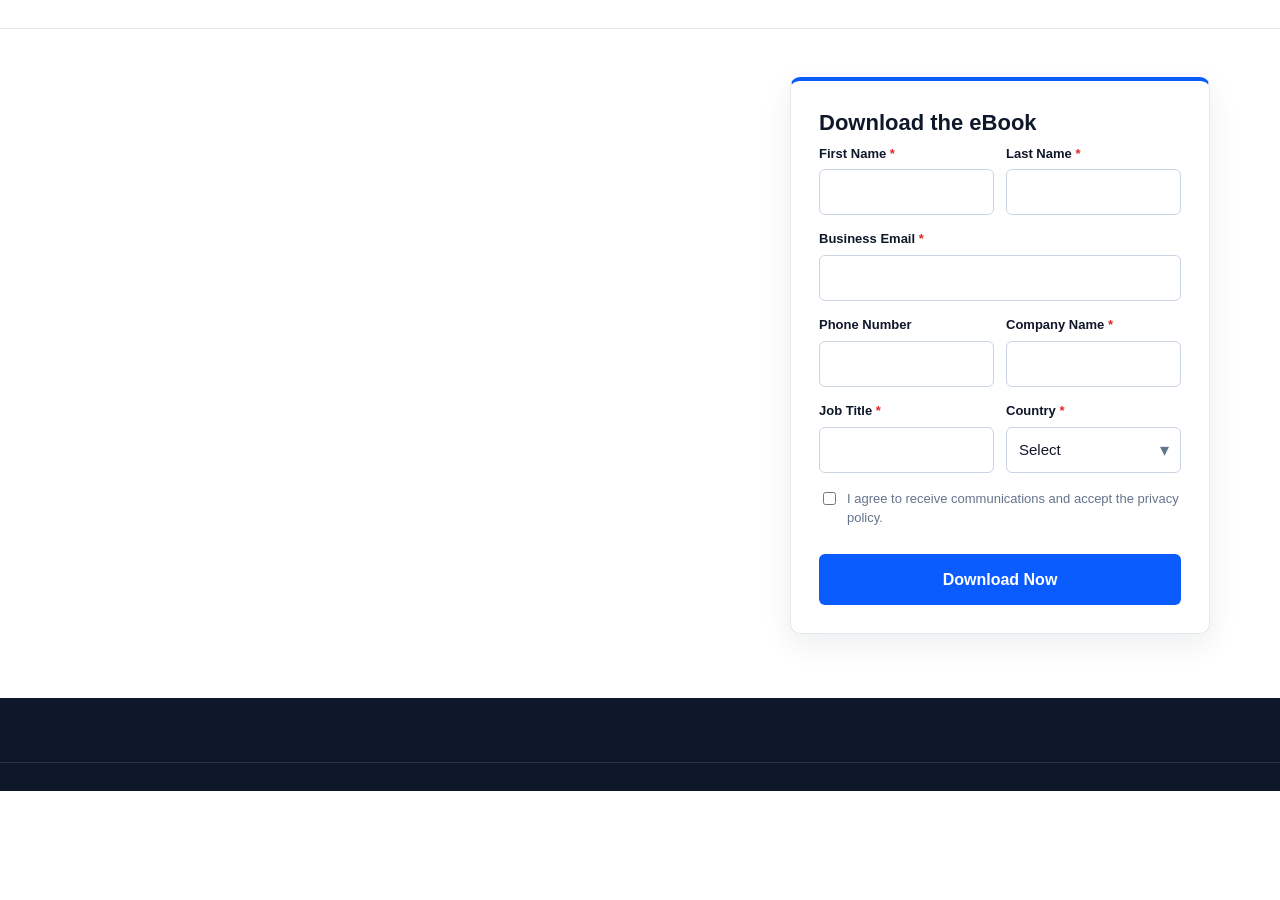
==== generated/test/landing-page/index.html @ e3f9036f "Landing page and email builder" ====
<!DOCTYPE html>
<html lang="en">
<head>
  <meta charset="utf-8">
  <meta name="viewport" content="width=device-width, initial-scale=1">
  <title>test</title>
  <link rel="stylesheet" href="assets/style.css">

<style>
</style><script>document.documentElement.classList.add('lp-js');setTimeout(function(){if(!window.LP_FX)document.documentElement.classList.remove('lp-js')},2500);</script></head>
<body>
<div class="visual-body"><div data-lp-block="header"><header class="site-header" id="site-header">
  <div class="container header-inner">
<span></span>  </div>
</header>
</div>
<div data-lp-block="banner"></div>
<section class="lp-section">
  <div class="container main-grid">
    <div class="content">
      <div class="rich"></div>
    </div>
<div data-lp-block="form">  <aside class="form-card" id="form">
<h2>Download the eBook</h2>
    <form id="lead-form" novalidate>
      <div class="fields">
          <div class="field half">
            <label for="f_first_name">First Name <b class="req">*</b></label>
              <input id="f_first_name" data-field-id="f_first_name" name="first_name" type="text" placeholder="" required class="">
            <small class="error-msg"></small>
          </div>
          <div class="field half">
            <label for="f_last_name">Last Name <b class="req">*</b></label>
              <input id="f_last_name" data-field-id="f_last_name" name="last_name" type="text" placeholder="" required class="">
            <small class="error-msg"></small>
          </div>
          <div class="field full">
            <label for="f_business_email">Business Email <b class="req">*</b></label>
              <input id="f_business_email" data-field-id="f_business_email" name="business_email" type="email" placeholder="" autocomplete="email" required class="">
            <small class="error-msg"></small>
          </div>
          <div class="field half">
            <label for="f_phone_number">Phone Number</label>
              <input id="f_phone_number" data-field-id="f_phone_number" name="phone_number" type="tel" placeholder="" autocomplete="tel" class="">
            <small class="error-msg"></small>
          </div>
          <div class="field half">
            <label for="f_company_name">Company Name <b class="req">*</b></label>
              <input id="f_company_name" data-field-id="f_company_name" name="company_name" type="text" placeholder="" required class="">
            <small class="error-msg"></small>
          </div>
          <div class="field half">
            <label for="f_job_title">Job Title <b class="req">*</b></label>
              <input id="f_job_title" data-field-id="f_job_title" name="job_title" type="text" placeholder="" required class="">
            <small class="error-msg"></small>
          </div>
          <div class="field half">
            <label for="f_country">Country <b class="req">*</b></label>
              <div class="select-wrap">
                <select id="f_country" data-field-id="f_country" name="country" required class="">
                  <option value="">Select</option>
<option value="India">India</option><option value="United States">United States</option><option value="United Kingdom">United Kingdom</option><option value="Canada">Canada</option><option value="Australia">Australia</option><option value="Singapore">Singapore</option><option value="United Arab Emirates">United Arab Emirates</option><option value="Germany">Germany</option><option value="Other">Other</option>                </select>
              </div>
            <small class="error-msg"></small>
          </div>
      </div>

      <input type="hidden" name="utm_source" value="">
      <input type="hidden" name="utm_medium" value="">
      <input type="hidden" name="utm_campaign" value="">
      <input type="hidden" name="utm_term" value="">
      <input type="hidden" name="utm_content" value="">
      <input type="text" name="website_hp" class="hp" tabindex="-1" autocomplete="off" aria-hidden="true">

        <div class="consent">
          <label class="check consent-check">
            <input type="checkbox" name="consent" value="Yes" required>
            <span><p>I agree to receive communications and accept the privacy policy.</p></span>
          </label>
        </div>
      <button type="submit" class="btn">Download Now</button>
      <p class="form-error" role="alert" hidden></p>
    </form>
  </aside>
</div>  </div>
</section>
<div data-lp-block="footer"><footer class="site-footer">
  <div class="container footer-inner">
    <div class="footer-grid footer-grid-3">



    </div>
  </div>
  <div class="footer-bottom">
    <div class="container"></div>
  </div>
</footer>
</div></div>
<script>window.LP_CONFIG = {"campaign": "test", "formAction": "http://127.0.0.1:5050/api/submit/test", "submitText": "Download Now", "thankYouUrl": "thank-you.html"};</script>
<script src="assets/script.js"></script>
<script src="assets/effects.js"></script></body>
</html>
---- generated/test/landing-page/assets/style.css ----
:root {
  --primary: #0b5cff;
  --btn-text: #ffffff;
  --heading: #0f172a;
  --text: #334155;
  --muted: #64748b;
  --line: #e2e8f0;
  --bg: #ffffff;
  --header-bg: #ffffff;
  --footer-bg: #0f172a;
  --footer-text: #cbd5e1;
  --hero-text: #ffffff;
  --logo-h: 48px;
  --partner-h: 44px;
  --header-pad: 14px;
  --radius: 10px;
  --font: 'Segoe UI', Roboto, Helvetica, Arial, sans-serif;
}
* { box-sizing: border-box; }
html, body { margin: 0; }
html { scroll-behavior: smooth; }
body { font-family: var(--font); color: var(--text); background: var(--bg); line-height: 1.6; font-size: 16px; }
img { max-width: 100%; display: block; }
a { color: var(--primary); }
.container { max-width: 1180px; margin: 0 auto; padding: 0 20px; }

/* Header */
.site-header { background: var(--header-bg); border-bottom: 1px solid var(--line); z-index: 50; transition: background .2s, box-shadow .2s; }
.header-inner { display: flex; align-items: center; justify-content: space-between; gap: 20px; padding-top: var(--header-pad); padding-bottom: var(--header-pad); }
.logo-link { display: inline-block; }
.logo { height: var(--logo-h); width: auto; max-width: 260px; object-fit: contain; }
.partner { display: flex; align-items: center; gap: 10px; }
.partner-label { font-size: 12px; color: var(--muted); text-transform: uppercase; letter-spacing: .06em; }
.partner-logo { height: var(--partner-h); width: auto; max-width: 240px; object-fit: contain; }
.site-header.sticky { position: sticky; top: 0; }
.site-header.sticky.scrolled { box-shadow: 0 4px 18px rgba(15, 23, 42, .12); }
/* Transparent header on top of the banner (for white logos) */
.site-header.overlay { position: absolute; top: 0; left: 0; right: 0; background: transparent; border-bottom: 0; }
.site-header.overlay .partner-label { color: var(--hero-text); opacity: .85; }
.site-header.overlay.sticky { position: fixed; }
.site-header.overlay.sticky.scrolled { background: var(--header-bg); }

/* Banner */
.banner { position: relative; }
.banner img { width: 100%; object-fit: cover; object-position: center center; height: auto; }
.banner-slim { overflow: hidden; background: var(--heading); }
/* Thank-you strip: blur + darken so text baked into the banner image doesn't clash with the header */
.banner-slim img { height: 180px; filter: blur(6px) brightness(.75); transform: scale(1.08); }
.hero-overlay { position: absolute; inset: 0; display: flex; align-items: center; padding-top: calc(var(--logo-h) + var(--header-pad) * 2); }
.hero-overlay.shaded { background: linear-gradient(90deg, rgba(0, 0, 0, .6) 0%, rgba(0, 0, 0, .25) 55%, rgba(0, 0, 0, 0) 100%); }
.hero-overlay .container { width: 100%; }
.hero-text { max-width: 620px; color: var(--hero-text); }
.hero-text h1 { color: var(--hero-text); font-size: clamp(26px, 3.6vw, 44px); line-height: 1.15; margin: 0 0 12px; }
.hero-text .subheadline { color: var(--hero-text); opacity: .92; margin: 0; }
.hero-text .eyebrow { color: var(--hero-text); }

/* Content + form */
.main-grid { display: grid; grid-template-columns: minmax(0, 1fr) 420px; gap: 48px; padding-top: 48px; padding-bottom: 64px; align-items: start; }
.main-grid.form-left { grid-template-columns: 420px minmax(0, 1fr); }
.main-grid.form-left .form-card { order: -1; }
.eyebrow { color: var(--primary); font-weight: 700; text-transform: uppercase; letter-spacing: .08em; font-size: 13px; margin: 0 0 8px; }
.content h1 { color: var(--heading); font-size: clamp(26px, 3.2vw, 38px); line-height: 1.2; margin: 0 0 14px; }
.subheadline { font-size: 19px; color: var(--muted); margin: 0 0 20px; }
.rich h1, .rich h2, .rich h3 { color: var(--heading); line-height: 1.3; margin: 26px 0 10px; }
.rich h1 { font-size: 30px; } .rich h2 { font-size: 24px; } .rich h3 { font-size: 20px; }
.rich > :first-child { margin-top: 0; }
.rich p { margin: 0 0 14px; }
.rich ol { margin: 0 0 18px; padding-left: 22px; }
.rich ul { margin: 0 0 18px; padding: 0; list-style: none; }
.rich ul li { position: relative; padding-left: 28px; margin-bottom: 10px; }
.rich ul li::before { content: ""; position: absolute; left: 4px; top: .6em; width: 9px; height: 9px; border-radius: 50%; background: var(--primary); }
.rich ol li { margin-bottom: 8px; }
.rich a.lp-btn, .lp-btn { display: inline-block; background: var(--primary); color: var(--btn-text); text-decoration: none; font-weight: 700; padding: 11px 24px; border-radius: 6px; margin: 4px 0; transition: filter .15s; }
.rich a.lp-btn:hover { filter: brightness(.92); }

.form-card { background: #ffffff; border: 1px solid #e2e8f0; border-top: 4px solid var(--primary); border-radius: 10px; padding: 28px; box-shadow: 0 10px 30px rgba(15, 23, 42, .08); position: sticky; top: 20px; scroll-margin-top: 100px; }
.form-card h2 { color: var(--heading); font-size: 22px; margin: 0 0 6px; line-height: 1.3; }
.form-intro { color: var(--muted); font-size: 14px; margin: 0 0 18px; }
.fields { display: flex; flex-wrap: wrap; gap: 14px 12px; }
.field { display: flex; flex-direction: column; }
.field.full { flex: 1 1 100%; }
.field.half { flex: 1 1 calc(50% - 6px); min-width: 140px; }
.field label { font-size: 13px; font-weight: 600; color: var(--heading); margin-bottom: 5px; }
.req { color: #dc2626; font-weight: 700; }
.field input, .field select, .field textarea {
  font: inherit; font-size: 15px; width: 100%; padding: 10px 12px; border: 1px solid #cbd5e1; border-radius: 6px; background: #fff; color: var(--heading);
}
.select-wrap { position: relative; }
.select-wrap::after {
  content: "▾";
  position: absolute;
  right: 12px;
  top: 50%;
  transform: translateY(-50%);
  color: var(--muted);
  font-size: 18px;
  pointer-events: none;
}
.select-wrap select {
  appearance: none;
  -webkit-appearance: none;
  -moz-appearance: none;
  padding-right: 34px;
  cursor: pointer;
}
.field input:focus, .field select:focus, .field textarea:focus { outline: none; border-color: var(--primary); box-shadow: 0 0 0 3px color-mix(in srgb, var(--primary) 20%, transparent); }
.field.invalid input, .field.invalid select, .field.invalid textarea { border-color: #dc2626; }
.error-msg { color: #dc2626; font-size: 12px; margin-top: 3px; }
.error-msg:empty { display: none; }
.check { display: flex; gap: 8px; align-items: flex-start; font-size: 13px; font-weight: 400 !important; cursor: pointer; }
.check input { width: auto; margin-top: 3px; accent-color: var(--primary); }
.check a, .field label a { color: var(--primary); text-decoration: underline; }
.check a:hover, .field label a:hover { text-decoration-thickness: 2px; }
.radios { display: flex; flex-wrap: wrap; gap: 6px 16px; }
.consent { font-size: 12px; color: var(--muted); margin-top: 16px; line-height: 1.5; }
.consent .check { margin-top: 4px; }
.consent p { margin: 0 0 8px; }
.consent a { color: var(--primary); text-decoration: underline; }
.hp { position: absolute; left: -9999px; opacity: 0; height: 0; width: 0; }

.btn { display: inline-block; width: 100%; margin-top: 18px; padding: 13px 22px; font: inherit; font-size: 16px; font-weight: 700; text-align: center; text-decoration: none;
  color: var(--btn-text); background: var(--primary); border: 0; border-radius: 6px; cursor: pointer; transition: filter .15s, transform .05s; }
.btn:hover { filter: brightness(.92); }
.btn:active { transform: translateY(1px); }
.btn[disabled] { opacity: .7; cursor: wait; }
.form-error { color: #b91c1c; background: #fef2f2; border: 1px solid #fecaca; border-radius: 6px; padding: 8px 12px; font-size: 14px; margin: 12px 0 0; }

/* Thank you */
.ty-wrap { padding-top: 56px; padding-bottom: 72px; display: flex; justify-content: center; }
.ty-card { max-width: 640px; width: 100%; text-align: center; background: #fff; border: 1px solid var(--line); border-radius: var(--radius); padding: 44px 36px; box-shadow: 0 10px 30px rgba(15, 23, 42, .08); }
.ty-icon { width: 72px; height: 72px; margin: 0 auto 18px; border-radius: 50%; display: grid; place-items: center; color: #fff; background: var(--primary); }
.ty-card h1 { color: var(--heading); margin: 0 0 14px; font-size: 30px; }
.ty-card .rich ul { text-align: left; display: inline-block; }
.ty-card .btn { width: auto; min-width: 260px; }
.ty-note { font-size: 13px; color: var(--muted); margin-top: 12px; }
.ty-back { margin-top: 22px; font-weight: 600; }

/* Footer */
.site-footer { background: var(--footer-bg); color: var(--footer-text); font-size: 14px; }
.footer-inner { display: block; padding-top: 36px; padding-bottom: 28px; }
.footer-grid { display: grid; gap: 20px 28px; align-items: start; }
.footer-grid-1 { grid-template-columns: 1fr; }
.footer-grid-2 { grid-template-columns: repeat(2, minmax(0, 1fr)); }
.footer-grid-3 { grid-template-columns: repeat(3, minmax(0, 1fr)); }
.footer-grid-4 { grid-template-columns: repeat(4, minmax(0, 1fr)); }
.footer-grid-5 { grid-template-columns: repeat(5, minmax(0, 1fr)); }
.footer-grid-6 { grid-template-columns: repeat(6, minmax(0, 1fr)); }
.footer-block { min-width: 0; }
.footer-block h4 { margin: 0 0 10px; font-size: 14px; line-height: 1.4; font-weight: 700; }
.footer-block p, .footer-block li { margin: 0 0 8px; line-height: 1.6; }
.footer-block ul { list-style: none; padding: 0; margin: 0; }
.footer-logo { max-height: 40px; width: auto; margin-bottom: 12px; }
.footer-logo.boxed { background: #fff; padding: 6px 10px; border-radius: 6px; }
.site-footer a { color: var(--footer-text); text-decoration: none; }
.site-footer a:hover { color: var(--footer-text); text-decoration: underline; }
.footer-bottom { border-top: 1px solid color-mix(in srgb, var(--footer-text) 18%, transparent); padding: 14px 0; font-size: 13px; color: var(--footer-text); opacity: .8; }

@media (max-width: 920px) {
  .main-grid, .main-grid.form-left { grid-template-columns: 1fr; gap: 32px; padding-top: 32px; }
  .main-grid.form-left .form-card { order: 0; }
  .form-card { position: static; }
}
@media (max-width: 720px) {
  .banner img { height: auto; min-height: 140px; }
  /* Hero text drops below the image on small screens so it never overflows */
  .banner.has-hero .hero-overlay { position: static; padding: 24px 0; background: var(--heading); }
}
@media (max-width: 520px) {
  :root { --logo-h: min(48px, 36px); --partner-h: min(44px, 32px); }
  .partner-label { display: none; }
  .field.half { flex-basis: 100%; }
  .form-card, .ty-card { padding: 22px 18px; }
}

/* Visual editor building blocks */
.visual-body { display: block; }
.lp-section { position: relative; }
.lp-row { display: flex; flex-wrap: wrap; gap: 24px; }
.lp-col { flex: 1 1 0; min-width: 0; min-height: 40px; }
.lp-spacer { height: 40px; }
.lp-divider { border: 0; border-top: 1px solid var(--line); margin: 24px 0; }
.lp-box { background: #fff; border: 1px solid var(--line); border-radius: var(--radius); padding: 24px; }
.lp-hero { position: relative; background-size: cover; background-position: center; color: #fff; }
.lp-video { position: relative; padding-top: 56.25%; }
.lp-video iframe { position: absolute; inset: 0; width: 100%; height: 100%; border: 0; }
.visual-body [data-lp-block] { display: block; }
@media (max-width: 767px) {
  .lp-row { flex-direction: column; }
  .lp-col { flex-basis: auto !important; width: 100% !important; }
}

/* Visual editor: sticky lead form inside any layout */
.main-grid > [data-lp-block="form"] { align-self: stretch; }
.lp-col > [data-lp-block="form"] { height: 100%; }
[data-lp-block="form"].lp-no-sticky .form-card { position: static; }

/* Visual editor: responsive visibility */
@media (min-width: 992px) { .lp-hide-desktop { display: none !important; } }
@media (min-width: 768px) and (max-width: 991px) { .lp-hide-tablet { display: none !important; } }
@media (max-width: 767px) { .lp-hide-mobile { display: none !important; } }

/* Visual editor: clickable elements */
[data-lp-link] { cursor: pointer; }

/* Visual editor: entrance animations (hidden only when JavaScript runs, see effects.js) */
html.lp-js [data-anim]:not(.lp-anim-in) { opacity: 0; }
.lp-anim-in { animation-duration: var(--lp-dur, .8s); animation-delay: var(--lp-delay, 0s); animation-fill-mode: both; animation-timing-function: cubic-bezier(.2, .7, .2, 1); }
[data-anim-speed="fast"] { --lp-dur: .45s; }
[data-anim-speed="slow"] { --lp-dur: 1.3s; }
[data-anim-delay="200"] { --lp-delay: .2s; }
[data-anim-delay="400"] { --lp-delay: .4s; }
[data-anim-delay="600"] { --lp-delay: .6s; }
[data-anim-delay="1000"] { --lp-delay: 1s; }
[data-anim="fade"].lp-anim-in { animation-name: lp-fade; }
[data-anim="fade-up"].lp-anim-in { animation-name: lp-fade-up; }
[data-anim="fade-down"].lp-anim-in { animation-name: lp-fade-down; }
[data-anim="fade-right"].lp-anim-in { animation-name: lp-fade-right; }
[data-anim="fade-left"].lp-anim-in { animation-name: lp-fade-left; }
[data-anim="zoom-in"].lp-anim-in { animation-name: lp-zoom-in; }
[data-anim="zoom-out"].lp-anim-in { animation-name: lp-zoom-out; }
[data-anim="bounce"].lp-anim-in { animation-name: lp-bounce; }
[data-anim="flip"].lp-anim-in { animation-name: lp-flip; }
@keyframes lp-fade { from { opacity: 0; } to { opacity: 1; } }
@keyframes lp-fade-up { from { opacity: 0; transform: translate3d(0, 40px, 0); } to { opacity: 1; transform: none; } }
@keyframes lp-fade-down { from { opacity: 0; transform: translate3d(0, -40px, 0); } to { opacity: 1; transform: none; } }
@keyframes lp-fade-right { from { opacity: 0; transform: translate3d(-60px, 0, 0); } to { opacity: 1; transform: none; } }
@keyframes lp-fade-left { from { opacity: 0; transform: translate3d(60px, 0, 0); } to { opacity: 1; transform: none; } }
@keyframes lp-zoom-in { from { opacity: 0; transform: scale(.85); } to { opacity: 1; transform: none; } }
@keyframes lp-zoom-out { from { opacity: 0; transform: scale(1.12); } to { opacity: 1; transform: none; } }
@keyframes lp-bounce { 0% { opacity: 0; transform: scale(.3); } 50% { opacity: 1; transform: scale(1.05); } 70% { transform: scale(.96); } 100% { opacity: 1; transform: none; } }
@keyframes lp-flip { from { opacity: 0; transform: perspective(600px) rotateX(70deg); } to { opacity: 1; transform: none; } }
@media (prefers-reduced-motion: reduce) {
  html.lp-js [data-anim] { opacity: 1 !important; animation: none !important; }
}

/* Visual editor: hover effects */
.lp-hover-grow, .lp-hover-shrink, .lp-hover-lift, .lp-hover-glow, .lp-hover-brighten, .lp-hover-dim { transition: transform .25s ease, box-shadow .25s ease, filter .25s ease, opacity .25s ease; }
.lp-hover-grow:hover { transform: scale(1.04); }
.lp-hover-shrink:hover { transform: scale(.96); }
.lp-hover-lift:hover { transform: translateY(-6px); box-shadow: 0 14px 30px rgba(15, 23, 42, .18); }
.lp-hover-glow:hover { box-shadow: 0 0 0 4px color-mix(in srgb, var(--primary) 35%, transparent), 0 8px 24px color-mix(in srgb, var(--primary) 30%, transparent); }
.lp-hover-brighten:hover { filter: brightness(1.12); }
.lp-hover-dim:hover { opacity: .8; }

/* Visual editor: shape dividers (top / bottom of a section) */
.lp-has-shape { position: relative; overflow: hidden; }
.lp-has-shape > *:not(.lp-shape) { position: relative; z-index: 1; }
.lp-shape { position: absolute; left: 0; width: 100%; overflow: hidden; line-height: 0; pointer-events: none; z-index: 0; }
.lp-shape-top { top: -1px; }
.lp-shape-bottom { bottom: -1px; transform: rotate(180deg); }
.lp-shape svg { display: block; position: relative; left: 50%; height: 100%; min-width: 100%; }
.lp-shape[data-front="1"] { z-index: 2; }
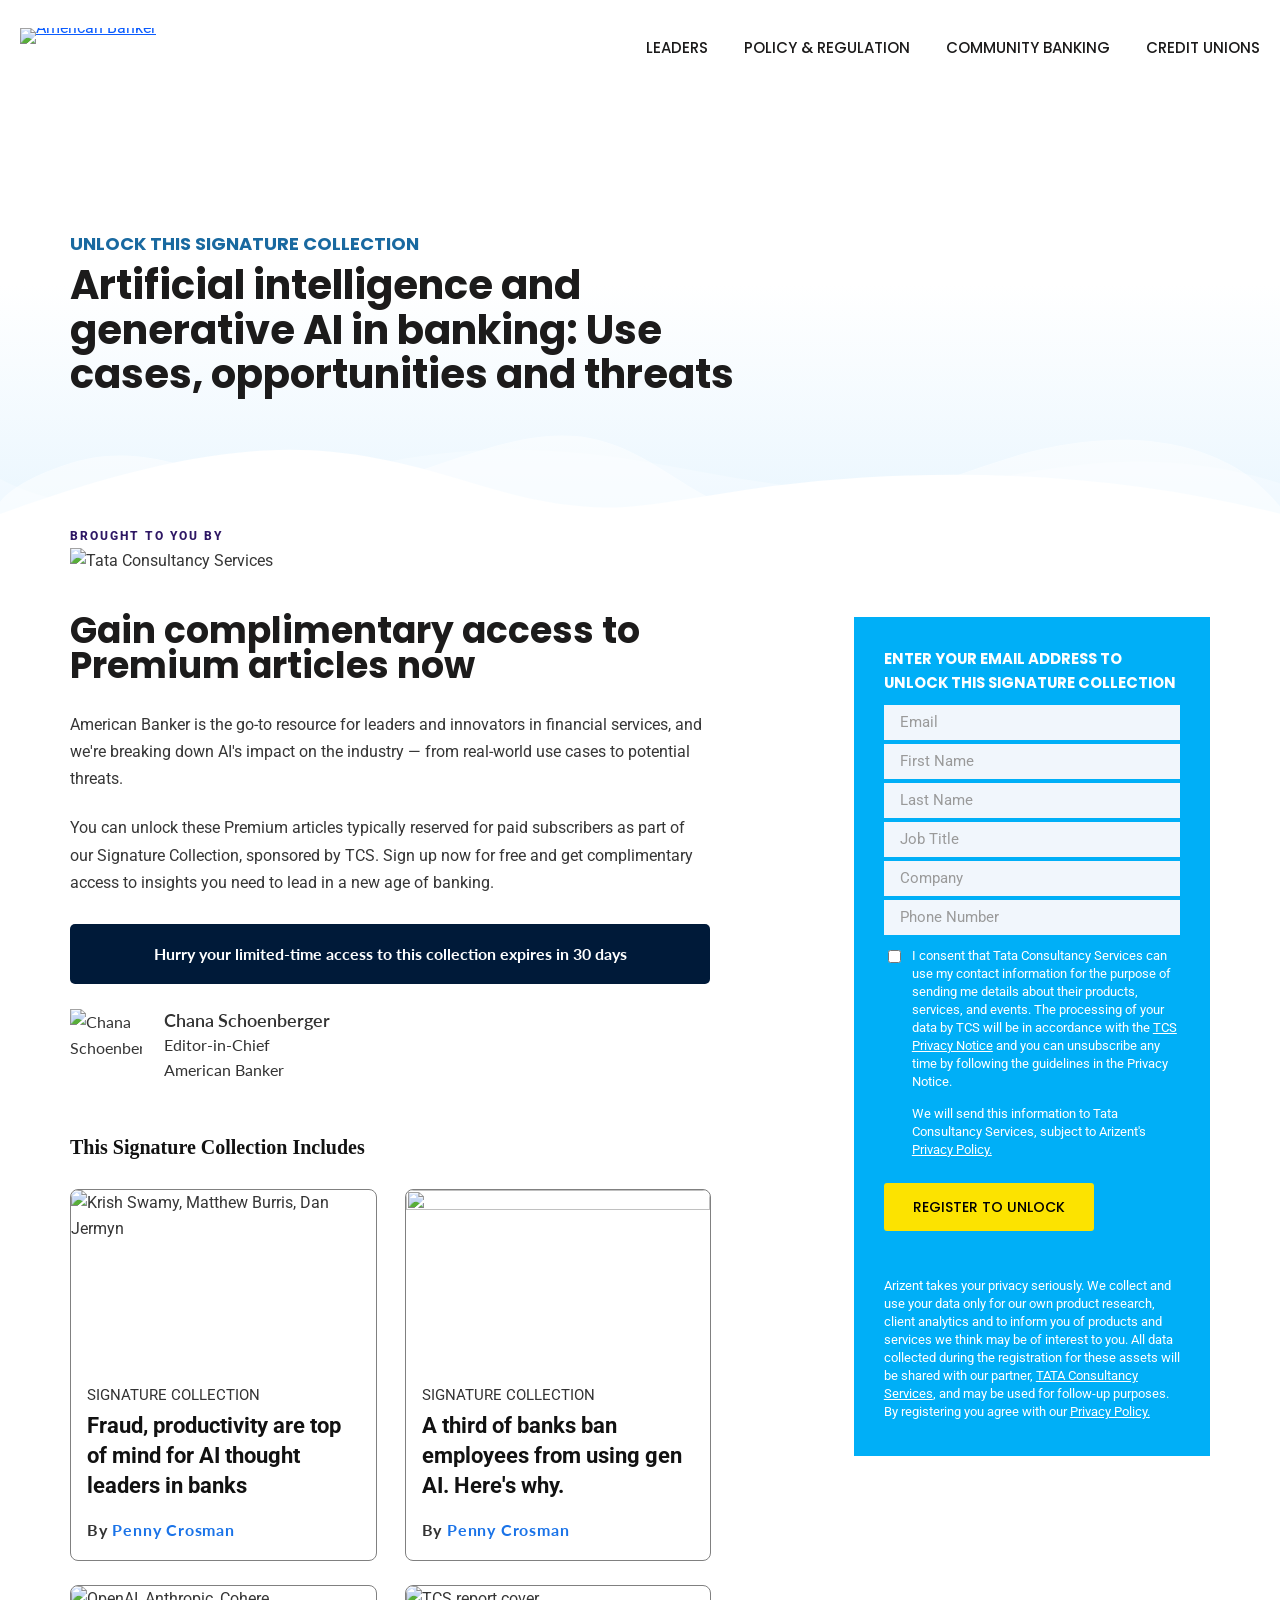
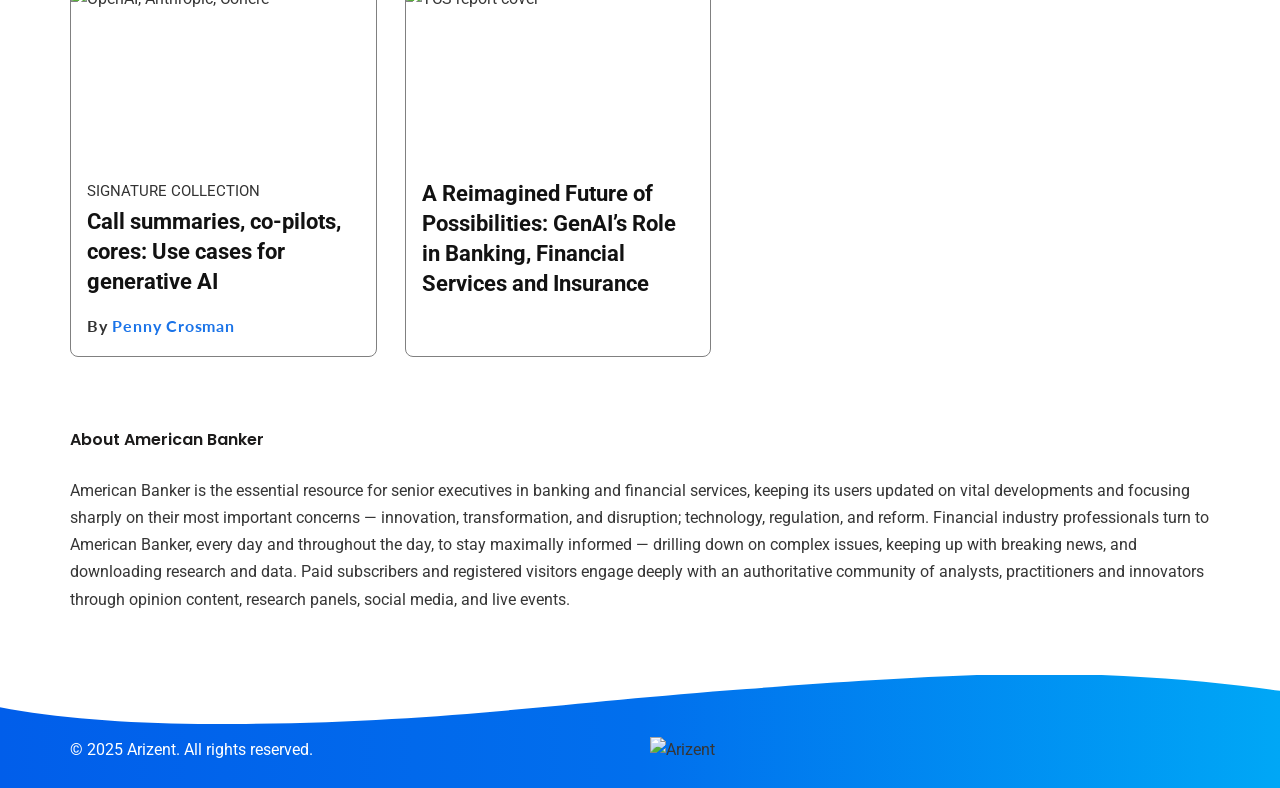
==== commit ac5f4c23: "Split editor into per-widget files, add 20 widgets, TCS landing page" ====
--- a/generated/test/landing-page/index.html
+++ b/generated/test/landing-page/index.html
@@ -6,61 +6,144 @@
   <title>test</title>
   <link rel="stylesheet" href="assets/style.css">
 
-<style>
-</style><script>document.documentElement.classList.add('lp-js');setTimeout(function(){if(!window.LP_FX)document.documentElement.classList.remove('lp-js')},2500);</script></head>
+<link rel="stylesheet" href="https://fonts.googleapis.com/css2?family=Lato:wght@400;600;700&display=swap"><link rel="stylesheet" href="https://fonts.googleapis.com/css2?family=Poppins:wght@400;600;700&display=swap"><link rel="stylesheet" href="https://fonts.googleapis.com/css2?family=Roboto:wght@400;600;700&display=swap"><style>/* American Banker x TCS Signature Collection (matches the reference landing page) */
+body { font-family: Roboto, Arial, sans-serif; color: #363636; background: #ffffff; }
+
+/* Header: logo + uppercase menu, laid over the hero like the original */
+.tcs-header { position: absolute; top: 0; left: 0; right: 0; z-index: 5; background: transparent; border-bottom: 0; }
+.tcs-header .lp-nav-inner { max-width: 1320px; padding-top: 28px; padding-bottom: 28px; }
+.tcs-logo img { height: 42px; max-width: 270px; }
+.tcs-menu { justify-content: flex-end; column-gap: 36px; font-family: Poppins, sans-serif; font-size: 15px; font-weight: 500; text-transform: uppercase; color: #1c1b1b; }
+.tcs-menu a { padding: 4px 0; }
+.tcs-menu a:hover { color: #1969a0; }
+
+/* Hero: kicker + big headline, photo in a blue circle on the right, wave divider at the bottom */
+.tcs-hero { padding: 230px 0 120px; background-color: #ffffff;
+  background-image: url("https://valasysb2bmarketing.com/AB-Tata-TCS-Signature-Collection-Article-List-Program/images/banner/style2/banner-right.png"), linear-gradient(180deg, #ffffff 0%, #ffffff 55%, #eaf6fe 100%);
+  background-repeat: no-repeat, no-repeat; background-position: right top, center; background-size: auto 520px, cover; }
+.tcs-hero-copy { max-width: 700px; }
+.tcs-kicker { font-family: Poppins, sans-serif; font-size: 18px; font-weight: 700; color: #1969a0; text-transform: uppercase; margin: 0 0 4px; }
+.tcs-title { font-family: Poppins, sans-serif; font-size: 40px; line-height: 1.12; font-weight: 700; color: #1c1b1b; margin: 0; }
+
+/* Main: copy + articles on the left, the form box on the right */
+.tcs-main { padding: 10px 0 40px; }
+.tcs-row { justify-content: space-between; align-items: flex-start; gap: 40px; }
+.tcs-left { flex: 0 0 calc(58% - 20px); }
+.tcs-right { flex: 0 0 calc(33% - 20px); padding-top: 90px; }
+.tcs-sponsor { flex-direction: column; align-items: flex-start; justify-content: flex-start; gap: 2px; margin: 0 0 30px; }
+.tcs-sponsor .lp-sponsor-label { font-size: 12px; letter-spacing: 2px; font-weight: 800; color: #2e1764; text-transform: uppercase; }
+.tcs-sponsor img { height: 36px; }
+.tcs-h2 { font-family: Poppins, sans-serif; font-size: 36px; line-height: 0.95; font-weight: 700; color: #1c1b1b; margin: 0 0 28px; }
+.tcs-p { font-family: Roboto, sans-serif; font-size: 16px; line-height: 1.7; color: #363636; margin: 0 0 22px; }
+.tcs-urgency { background-color: #001a39; color: #ffffff; border-radius: 5px; font-family: Lato, Roboto, sans-serif; font-size: 16px; font-weight: 700; line-height: 26px; padding: 17px; max-width: 640px; margin: 28px 0 0; }
+.tcs-author { display: flex; align-items: center; gap: 22px; margin-top: 24px; font-family: Lato, Roboto, sans-serif; }
+.tcs-author img { width: 72px; height: 72px; object-fit: cover; display: block; }
+.tcs-author-name { color: #333333; font-size: 18px; font-weight: 600; line-height: 24px; margin: 0; }
+.tcs-author-role { color: #333333; font-size: 16px; line-height: 1.6; margin: 0; }
+.tcs-collection-title { font-family: Georgia, serif; font-size: 20px; font-weight: 700; color: #121212; margin: 48px 0 26px; }
+
+/* Article cards, 2 per row like the original */
+.tcs-cards { grid-template-columns: repeat(2, minmax(0, 1fr)); gap: 24px 28px; }
+.tcs-cards .lp-card { border: 1px solid #808080; border-radius: 8px; }
+.tcs-cards .lp-card > img { aspect-ratio: 302 / 175; border-radius: 8px 8px 0 0; }
+.tcs-cards .lp-card-body { padding: 16px 16px 10px; }
+.tcs-cards .lp-card-label { font-family: Roboto, sans-serif; font-size: 15px; font-weight: 400; letter-spacing: 0; color: #333333; margin: 0 0 4px; }
+.tcs-cards .lp-card h3 { font-family: Roboto, sans-serif; font-size: 22px; line-height: 30px; font-weight: 700; color: #121212; margin: 0 0 16px; }
+.tcs-cards .lp-card-by { font-family: Lato, Arial, sans-serif; font-size: 16px; font-weight: 700; letter-spacing: .8px; color: #333333; margin: 0 0 8px; }
+.tcs-cards .lp-card-by a { color: #1a73e8; text-decoration: none; }
+
+/* Form box: bright blue, placeholder-only fields, yellow button */
+.tcs-formbox { background-color: #00aff7; padding: 30px 30px 35px; }
+.tcs-formbox .form-card { background: transparent; border: 0; border-radius: 0; box-shadow: none; padding: 0; position: static; }
+.tcs-formbox .form-card h2 { font-family: Poppins, sans-serif; color: #ffffff; font-size: 14.8px; line-height: 1.6; font-weight: 700; text-transform: uppercase; margin: 0 0 10px; }
+.tcs-formbox .fields { gap: 4px; }
+.tcs-formbox .field label { display: none; }
+.tcs-formbox .field input, .tcs-formbox .field select { height: 35px; padding: 3px 16px; border: 0; border-radius: 0; background-color: #f1f6fc; color: #363636; font-size: 15px; }
+.tcs-formbox .field input::placeholder { color: #9a9a9a; }
+.tcs-formbox .field input:focus, .tcs-formbox .field select:focus { box-shadow: 0 0 0 2px #001a39; }
+.tcs-formbox .error-msg { color: #001a39; font-weight: 700; }
+.tcs-formbox .consent { color: #ffffff; font-size: 13px; line-height: 18px; margin-top: 12px; }
+.tcs-formbox .consent .check { color: #ffffff; font-size: 13px; }
+.tcs-formbox .consent p { margin: 0 0 14px; }
+.tcs-formbox .consent a, .tcs-privacy a { color: #ffffff; text-decoration: underline; }
+.tcs-formbox .btn { width: auto; background-color: #fce300; color: #000000; font-family: Poppins, sans-serif; font-size: 14px; font-weight: 500; text-transform: uppercase; padding: 13px 29px; border-radius: 3px; margin-top: 10px; }
+.tcs-formbox .form-error { color: #001a39; font-weight: 700; }
+.tcs-privacy { color: #ffffff; font-size: 13px; line-height: 18px; margin: 46px 0 0; }
+
+/* About + footer (blue gradient band; its curved top edge is the "Swoosh" shape divider) */
+.tcs-about { padding: 30px 0 40px; }
+.tcs-about-title { font-family: Poppins, sans-serif; font-size: 16px; font-weight: 600; color: #1c1b1b; margin: 0 0 24px; }
+.tcs-footer { background-color: #015eea; background-image: linear-gradient(90deg, #015eea 0%, #016fed 50%, #00a7f6 100%); padding: 62px 0 26px; }
+.tcs-footer-inner { display: grid; grid-template-columns: 1fr 1fr; align-items: center; gap: 20px; }
+.tcs-copy { margin: 0; color: #ffffff; font-size: 16px; }
+.tcs-footer-logo { width: 150px; height: auto; display: block; }
+
+/* Header turns white and sticks to the top once the page scrolls (script in Code > JavaScript) */
+.tcs-header.tcs-scrolled { position: fixed; background: #ffffff; box-shadow: 0 6px 24px rgba(15, 23, 42, .1); }
+.tcs-header.tcs-scrolled .lp-nav-inner { padding-top: 14px; padding-bottom: 14px; }
+
+/* Back-to-top button (hidden near the top of the page by the same script) */
+.tcs-top { position: fixed; right: 34px; bottom: 34px; z-index: 6; width: 44px; height: 44px; border-radius: 50%; background-color: #1a62e6; color: #ffffff; display: flex; align-items: center; justify-content: center; box-shadow: 0 6px 16px rgba(0, 0, 0, .2); transition: opacity .2s, transform .2s; }
+.tcs-top:hover { transform: translateY(-2px); }
+.tcs-top svg { width: 20px; height: 20px; }
+.tcs-top.tcs-top-hidden { opacity: 0; pointer-events: none; }
+
+/* Tablet and phone */
+@media (max-width: 991px) {
+  .tcs-hero { background-size: auto 340px, cover; padding-top: 200px; }
+  .tcs-hero-copy { max-width: 60%; }
+  .tcs-title { font-size: 32px; }
+  .tcs-menu { column-gap: 20px; font-size: 13px; }
+}
+@media (max-width: 767px) {
+  .tcs-header { position: static; }
+  .tcs-header .lp-nav-inner { padding-top: 16px; padding-bottom: 12px; }
+  .tcs-hero { padding: 40px 0 90px; background-image: linear-gradient(180deg, #ffffff 0%, #eaf6fe 100%); }
+  .tcs-hero-copy { max-width: none; }
+  .tcs-title { font-size: 28px; }
+  .tcs-h2 { font-size: 28px; line-height: 1.15; }
+  .tcs-right { padding-top: 0; }
+  .tcs-cards { grid-template-columns: 1fr; }
+  .tcs-footer { padding: 46px 0 22px; }
+  .tcs-footer-inner { grid-template-columns: 1fr; justify-items: center; text-align: center; }
+  .tcs-header.tcs-scrolled { position: static; box-shadow: none; background: transparent; }
+  .tcs-top { right: 16px; bottom: 16px; }
+}
+
+#iym9vi{transform:translateX(-50%);width:100%;}#ieg8ak{color:#ffffff;height:90px;}#ii25tg{width:100%;transform:translateX(-50%);}#ikkgvr{height:50px;color:#ffffff;}</style><script>document.documentElement.classList.add('lp-js');setTimeout(function(){if(!window.LP_FX)document.documentElement.classList.remove('lp-js')},2500);</script></head>
 <body>
-<div class="visual-body"><div data-lp-block="header"><header class="site-header" id="site-header">
-  <div class="container header-inner">
-<span></span>  </div>
-</header>
-</div>
-<div data-lp-block="banner"></div>
-<section class="lp-section">
-  <div class="container main-grid">
-    <div class="content">
-      <div class="rich"></div>
-    </div>
-<div data-lp-block="form">  <aside class="form-card" id="form">
-<h2>Download the eBook</h2>
+<div class="visual-body"><header id="top" class="lp-nav-bar tcs-header"><div class="container lp-nav-inner"><a href="https://www.americanbanker.com/" rel="noopener" target="_blank" class="lp-logo tcs-logo"><img alt="American Banker" src="https://valasysb2bmarketing.com/AB-Tata-TCS-Signature-Collection-Article-List-Program/images/logo/brand-american-banker-black.png"/></a><nav class="lp-nav tcs-menu"><a href="https://www.americanbanker.com/leaders" rel="noopener" target="_blank">Leaders</a><a href="https://www.americanbanker.com/banking-regulations" rel="noopener" target="_blank">Policy &amp; Regulation</a><a href="https://www.americanbanker.com/community-banking" rel="noopener" target="_blank">Community Banking</a><a href="https://www.americanbanker.com/creditunions" rel="noopener" target="_blank">Credit unions</a></nav></div></header><section id="ia025s" class="lp-section tcs-hero lp-has-shape"><div class="container"><div class="tcs-hero-copy"><p class="tcs-kicker">Unlock this Signature Collection</p><h1 class="tcs-title">Artificial intelligence and generative AI in banking: Use cases, opportunities and threats</h1></div></div><div data-color="#ffffff" data-flip="0" data-front="0" data-h="90" data-shape="waves" data-w="100" id="ieg8ak" class="lp-shape lp-shape-bottom"><svg fill="currentColor" id="iym9vi" preserveAspectRatio="none" viewBox="0 0 1200 120"><path d="M0,0V46.29c47.79,22.2,103.59,32.17,158,28,70.36-5.37,136.33-33.31,206.8-37.5C438.64,32.43,512.34,53.67,583,72.05c69.27,18,138.3,24.88,209.4,13.08,36.15-6,69.85-17.84,104.45-29.34C989.49,25,1113-14.29,1200,52.47V0Z" opacity=".25"></path><path d="M0,0V15.81C13,36.92,27.64,56.86,47.69,72.05,99.41,111.27,165,111,224.58,91.58c31.15-10.15,60.09-26.07,89.67-39.8,40.92-19,84.73-46,130.83-49.67,36.26-2.85,70.9,9.42,98.6,31.56,31.77,25.39,62.32,62,103.63,73,40.44,10.79,81.35-6.69,119.13-24.28s75.16-39,116.92-43.05c59.73-5.85,113.28,22.88,168.9,38.84,30.2,8.66,59,6.17,87.09-7.5,22.43-10.89,48-26.93,60.65-49.24V0Z" opacity=".5"></path><path d="M0,0V5.63C149.93,59,314.09,71.32,475.83,42.57c43-7.64,84.23-20.12,127.61-26.46,59-8.63,112.48,12.24,165.56,35.4C827.93,77.22,886,95.24,951.2,90c86.53-7,172.46-45.71,248.8-84.81V0Z"></path></svg></div></section><section class="lp-section tcs-main"><div class="container"><div class="lp-row tcs-row"><div class="lp-col tcs-left"><div class="lp-sponsor tcs-sponsor"><span class="lp-sponsor-label">Brought to you by</span><img alt="Tata Consultancy Services" src="https://arizent.brightspotcdn.com/8c/1e/373bed0241e999ccc9142e4f907b/tcs-logo-black-rgb-1.svg"/></div><h2 class="tcs-h2">Gain complimentary access to Premium articles now</h2><p class="tcs-p">American Banker is the go-to resource for leaders and innovators in financial services, and we're breaking down AI's impact on the industry — from real-world use cases to potential threats.</p><p class="tcs-p">You can unlock these Premium articles typically reserved for paid subscribers as part of our Signature Collection, sponsored by TCS. Sign up now for free and get complimentary access to insights you need to lead in a new age of banking.</p><p class="lp-notice tcs-urgency">Hurry your limited-time access to this collection expires in 30 days</p><div class="tcs-author"><img alt="Chana Schoenberger" src="https://arizent.brightspotcdn.com/dims4/default/f8e0d9f/2147483647/strip/true/crop/600x600+0+0/resize/100x100!/quality/90/?url=https%3A%2F%2Fsource-media-brightspot.s3.us-east-1.amazonaws.com%2F72%2F36%2F09eb59ec4eb493203d02a04e137d%2Fab-author-chana-schoenberger.jpg"/><div><p class="tcs-author-name">Chana Schoenberger</p><p class="tcs-author-role">Editor-in-Chief</p><p class="tcs-author-role">American Banker</p></div></div><h3 class="tcs-collection-title">This Signature Collection Includes</h3><div class="lp-cards tcs-cards"><div class="lp-card"><img alt="Krish Swamy, Matthew Burris, Dan Jermyn" src="https://arizent.brightspotcdn.com/dims4/default/d36713d/2147483647/strip/true/crop/1381x800+19+0/resize/302x175!/quality/90/?url=https%3A%2F%2Fsource-media-brightspot.s3.us-east-1.amazonaws.com%2F8c%2Fe4%2Fbb1a44fe4b5e930f8ccd20a6b4c1%2Fai-100-leaders.jpg"/><div class="lp-card-body"><p class="lp-card-label">Signature collection</p><h3><a href="#form">Fraud, productivity are top of mind for AI thought leaders in banks</a></h3><p class="lp-card-by">By <a href="https://www.americanbanker.com/author/penny-crosman" rel="noopener" target="_blank">Penny Crosman</a></p></div></div><div class="lp-card"><img alt="" src="https://arizent.brightspotcdn.com/dims4/default/bbeb411/2147483647/strip/true/crop/3998x2317+0+175/resize/302x175!/quality/90/?url=https%3A%2F%2Fsource-media-brightspot.s3.us-east-1.amazonaws.com%2Ff5%2F52%2Fbc510d0f444bbb486539280896a5%2F402196825.jpg"/><div class="lp-card-body"><p class="lp-card-label">Signature collection</p><h3><a href="#form">A third of banks ban employees from using gen AI. Here's why.</a></h3><p class="lp-card-by">By <a href="https://www.americanbanker.com/author/penny-crosman" rel="noopener" target="_blank">Penny Crosman</a></p></div></div><div class="lp-card"><img alt="OpenAI, Anthropic, Cohere" src="https://arizent.brightspotcdn.com/dims4/default/a66dc28/2147483647/strip/true/crop/1381x800+10+0/resize/302x175!/quality/90/?url=https%3A%2F%2Fsource-media-brightspot.s3.us-east-1.amazonaws.com%2F4a%2F15%2Ff34c9f16409883385a88bdde338d%2Fopenai-anthropic-cohere.jpg"/><div class="lp-card-body"><p class="lp-card-label">Signature collection</p><h3><a href="#form">Call summaries, co-pilots, cores: Use cases for generative AI</a></h3><p class="lp-card-by">By <a href="https://www.americanbanker.com/author/penny-crosman" rel="noopener" target="_blank">Penny Crosman</a></p></div></div><div class="lp-card"><img alt="TCS report cover" src="https://arizent.brightspotcdn.com/dims4/default/92f5368/2147483647/strip/true/crop/1243x720+19+0/resize/302x175!/quality/90/?url=https%3A%2F%2Fsource-media-brightspot.s3.us-east-1.amazonaws.com%2Fcc%2F1b%2F4fad26634f8f8cd8e6ce7df1ef4d%2Ftcs-promo-pdf-cover.jpg"/><div class="lp-card-body"><h3><a href="#form">A Reimagined Future of Possibilities: GenAI’s Role in Banking, Financial Services and Insurance</a></h3></div></div></div></div><div class="lp-col tcs-right"><div class="tcs-formbox"><div data-lp-block="form" class="lp-no-sticky">  <aside class="form-card" id="form">
+<h2>Enter your email address to unlock this Signature Collection</h2>
     <form id="lead-form" novalidate>
       <div class="fields">
-          <div class="field half">
-            <label for="f_first_name">First Name <b class="req">*</b></label>
-              <input id="f_first_name" data-field-id="f_first_name" name="first_name" type="text" placeholder="" required class="">
-            <small class="error-msg"></small>
-          </div>
-          <div class="field half">
-            <label for="f_last_name">Last Name <b class="req">*</b></label>
-              <input id="f_last_name" data-field-id="f_last_name" name="last_name" type="text" placeholder="" required class="">
+          <div class="field full">
+            <label for="f_email">Email <b class="req">*</b></label>
+              <input id="f_email" data-field-id="f_email" name="email" type="email" placeholder="Email" autocomplete="email" required class="">
             <small class="error-msg"></small>
           </div>
           <div class="field full">
-            <label for="f_business_email">Business Email <b class="req">*</b></label>
-              <input id="f_business_email" data-field-id="f_business_email" name="business_email" type="email" placeholder="" autocomplete="email" required class="">
+            <label for="f_first_name">First Name <b class="req">*</b></label>
+              <input id="f_first_name" data-field-id="f_first_name" name="first_name" type="text" placeholder="First Name" required class="">
             <small class="error-msg"></small>
           </div>
-          <div class="field half">
-            <label for="f_phone_number">Phone Number</label>
-              <input id="f_phone_number" data-field-id="f_phone_number" name="phone_number" type="tel" placeholder="" autocomplete="tel" class="">
+          <div class="field full">
+            <label for="f_last_name">Last Name <b class="req">*</b></label>
+              <input id="f_last_name" data-field-id="f_last_name" name="last_name" type="text" placeholder="Last Name" required class="">
             <small class="error-msg"></small>
           </div>
-          <div class="field half">
-            <label for="f_company_name">Company Name <b class="req">*</b></label>
-              <input id="f_company_name" data-field-id="f_company_name" name="company_name" type="text" placeholder="" required class="">
+          <div class="field full">
+            <label for="f_job_title">Job Title <b class="req">*</b></label>
+              <input id="f_job_title" data-field-id="f_job_title" name="job_title" type="text" placeholder="Job Title" required class="">
             <small class="error-msg"></small>
           </div>
-          <div class="field half">
-            <label for="f_job_title">Job Title <b class="req">*</b></label>
-              <input id="f_job_title" data-field-id="f_job_title" name="job_title" type="text" placeholder="" required class="">
+          <div class="field full">
+            <label for="f_company">Company <b class="req">*</b></label>
+              <input id="f_company" data-field-id="f_company" name="company" type="text" placeholder="Company" required class="">
             <small class="error-msg"></small>
           </div>
-          <div class="field half">
-            <label for="f_country">Country <b class="req">*</b></label>
-              <div class="select-wrap">
-                <select id="f_country" data-field-id="f_country" name="country" required class="">
-                  <option value="">Select</option>
-<option value="India">India</option><option value="United States">United States</option><option value="United Kingdom">United Kingdom</option><option value="Canada">Canada</option><option value="Australia">Australia</option><option value="Singapore">Singapore</option><option value="United Arab Emirates">United Arab Emirates</option><option value="Germany">Germany</option><option value="Other">Other</option>                </select>
-              </div>
+          <div class="field full">
+            <label for="f_phone_number">Phone Number <b class="req">*</b></label>
+              <input id="f_phone_number" data-field-id="f_phone_number" name="phone_number" type="tel" placeholder="Phone Number" autocomplete="tel" required class="">
             <small class="error-msg"></small>
           </div>
       </div>
@@ -75,29 +158,26 @@
         <div class="consent">
           <label class="check consent-check">
             <input type="checkbox" name="consent" value="Yes" required>
-            <span><p>I agree to receive communications and accept the privacy policy.</p></span>
+            <span><p>I consent that Tata Consultancy Services can use my contact information for the purpose of sending me details about their products, services, and events. The processing of your data by TCS will be in accordance with the <a href="https://www.tcs.com/who-we-are/legal/tcs-privacy-notice" target="_blank">TCS Privacy Notice</a> and you can unsubscribe any time by following the guidelines in the Privacy Notice.</p><p>We will send this information to Tata Consultancy Services, subject to Arizent's <a href="https://www.arizent.com/" target="_blank">Privacy Policy.</a></p></span>
           </label>
         </div>
-      <button type="submit" class="btn">Download Now</button>
+      <button type="submit" class="btn">REGISTER TO UNLOCK</button>
       <p class="form-error" role="alert" hidden></p>
     </form>
   </aside>
-</div>  </div>
-</section>
-<div data-lp-block="footer"><footer class="site-footer">
-  <div class="container footer-inner">
-    <div class="footer-grid footer-grid-3">
-
-
-
-    </div>
-  </div>
-  <div class="footer-bottom">
-    <div class="container"></div>
-  </div>
-</footer>
-</div></div>
-<script>window.LP_CONFIG = {"campaign": "test", "formAction": "http://127.0.0.1:5050/api/submit/test", "submitText": "Download Now", "thankYouUrl": "thank-you.html"};</script>
+</div><p class="tcs-privacy">Arizent takes your privacy seriously. We collect and use your data only for our own product research, client analytics and to inform you of products and services we think may be of interest to you. All data collected during the registration for these assets will be shared with our partner, <a href="https://www.tcs.com/" rel="noopener" target="_blank">TATA Consultancy Services</a>, and may be used for follow-up purposes. By registering you agree with our <a href="https://www.arizent.com/privacypolicy" rel="noopener" target="_blank">Privacy Policy.</a></p></div></div></div></div></section><section id="about" class="lp-section tcs-about"><div class="container"><h6 class="tcs-about-title">About American Banker</h6><p class="tcs-p">American Banker is the essential resource for senior executives in banking and financial services, keeping its users updated on vital developments and focusing sharply on their most important concerns — innovation, transformation, and disruption; technology, regulation, and reform. Financial industry professionals turn to American Banker, every day and throughout the day, to stay maximally informed — drilling down on complex issues, keeping up with breaking news, and downloading research and data. Paid subscribers and registered visitors engage deeply with an authoritative community of analysts, practitioners and innovators through opinion content, research panels, social media, and live events.</p></div></section><section id="ib1tze" class="lp-section tcs-footer lp-has-shape"><div data-shape="swoosh" data-h="50" data-w="100" data-color="#ffffff" data-flip="0" data-front="0" class="lp-shape lp-shape-top" id="ikkgvr"><svg viewBox="0 0 1200 120" preserveAspectRatio="none" fill="currentColor" id="ii25tg"><path d="M0,0 V80 C60,110 140,122 220,120 C420,116 520,70 700,36 C820,12 930,-4 1000,0 C1080,4 1140,20 1200,40 V0 Z"></path></svg></div><div class="container tcs-footer-inner"><p class="tcs-copy">© 2025 Arizent. All rights reserved.</p><img alt="Arizent" src="https://valasysb2bmarketing.com/Arizent/images/arizent.png" class="tcs-footer-logo"/></div></section><a aria-label="Back to top" href="#" class="tcs-top"><svg fill="none" stroke="currentColor" stroke-linecap="round" stroke-linejoin="round" stroke-width="3" viewBox="0 0 24 24"><path d="M6 15l6-6 6 6"></path></svg></a></div>
+<script>window.LP_CONFIG = {"campaign": "test", "formAction": "http://127.0.0.1:5050/api/submit/test", "submitText": "REGISTER TO UNLOCK", "thankYouUrl": "thank-you.html"};</script>
 <script src="assets/script.js"></script>
-<script src="assets/effects.js"></script></body>
+<script src="assets/effects.js"></script><script>// Sticky white header + back-to-top button (American Banker x TCS design)
+(function () {
+  var header = document.querySelector('.tcs-header'), top = document.querySelector('.tcs-top');
+  function onScroll() {
+    if (header) header.classList.toggle('tcs-scrolled', window.scrollY > 80);
+    if (top) top.classList.toggle('tcs-top-hidden', window.scrollY < 300);
+  }
+  // The header is pinned while scrolling, so scroll the window itself back to the top.
+  if (top) top.addEventListener('click', function (e) { e.preventDefault(); window.scrollTo({ top: 0, behavior: 'smooth' }); });
+  window.addEventListener('scroll', onScroll, { passive: true });
+  onScroll();
+})();</script></body>
 </html>
--- a/generated/test/landing-page/assets/style.css
+++ b/generated/test/landing-page/assets/style.css
@@ -184,6 +184,7 @@
 .lp-video { position: relative; padding-top: 56.25%; }
 .lp-video iframe { position: absolute; inset: 0; width: 100%; height: 100%; border: 0; }
 .visual-body [data-lp-block] { display: block; }
+/* Each widget's own styles are added after this file from widgets/web/<name>/style.css */
 @media (max-width: 767px) {
   .lp-row { flex-direction: column; }
   .lp-col { flex-basis: auto !important; width: 100% !important; }
@@ -249,4 +250,123 @@
 .lp-shape-top { top: -1px; }
 .lp-shape-bottom { bottom: -1px; transform: rotate(180deg); }
 .lp-shape svg { display: block; position: relative; left: 50%; height: 100%; min-width: 100%; }
-.lp-shape[data-front="1"] { z-index: 2; }+.lp-shape[data-front="1"] { z-index: 2; }
+/* widget: accordion */
+.lp-accordion { margin: 0 0 16px; }
+.lp-acc-item { border: 1px solid var(--line); border-radius: var(--radius, 8px); background: #fff; margin-bottom: 10px; overflow: hidden; }
+.lp-acc-item > summary { cursor: pointer; list-style: none; position: relative; padding: 14px 48px 14px 18px; font-weight: 700; color: var(--heading); }
+.lp-acc-item > summary::-webkit-details-marker { display: none; }
+.lp-acc-item > summary::after { content: "+"; position: absolute; right: 18px; top: 50%; transform: translateY(-50%); font-size: 22px; font-weight: 400; color: var(--primary); }
+.lp-acc-item[open] > summary::after { content: "−"; }
+.lp-acc-body { padding: 0 18px 14px; color: #475569; }
+.lp-acc-body p { margin: 0; }
+
+/* widget: article-card */
+.lp-cards { display: grid; grid-template-columns: repeat(auto-fill, minmax(230px, 1fr)); gap: 20px; }
+.lp-card { background: #fff; border: 1px solid var(--line); border-radius: var(--radius, 8px); overflow: hidden; display: flex; flex-direction: column; transition: box-shadow .2s, transform .2s; }
+.lp-card:hover { box-shadow: 0 12px 28px rgba(15, 23, 42, .12); transform: translateY(-2px); }
+.lp-card > img { display: block; width: 100%; aspect-ratio: 16 / 9; object-fit: cover; }
+.lp-card-body { padding: 14px 16px 18px; }
+.lp-card-label { font-size: 11px; font-weight: 700; letter-spacing: .08em; text-transform: uppercase; color: var(--primary); margin: 0 0 6px; }
+.lp-card h3 { font-size: 16px; line-height: 1.4; margin: 0 0 8px; color: var(--heading); }
+.lp-card h3 a { color: inherit; text-decoration: none; }
+.lp-card h3 a:hover { color: var(--primary); }
+.lp-card-by { font-size: 13px; color: var(--muted, #64748b); margin: 0; }
+
+/* widget: countdown */
+.lp-countdown { display: flex; justify-content: center; gap: 12px; flex-wrap: wrap; margin: 0 0 16px; }
+.lp-cd-unit { min-width: 84px; padding: 14px 10px; border-radius: var(--radius, 8px); background-color: #0f172a; color: #fff; text-align: center; }
+.lp-cd-unit b { display: block; font-size: 34px; line-height: 1.1; font-variant-numeric: tabular-nums; }
+.lp-cd-unit span { display: block; font-size: 12px; text-transform: uppercase; letter-spacing: .08em; opacity: .75; margin-top: 4px; }
+.lp-countdown.lp-cd-ended { opacity: .6; }
+@media (max-width: 520px) { .lp-cd-unit { min-width: 64px; } .lp-cd-unit b { font-size: 26px; } }
+
+/* widget: counter */
+.lp-counter { text-align: center; margin: 0 0 16px; }
+.lp-counter-num { font-size: 44px; font-weight: 800; line-height: 1.1; color: var(--primary); margin: 0; font-variant-numeric: tabular-nums; }
+.lp-counter-label { margin: 6px 0 0; color: var(--muted, #64748b); }
+
+/* widget: gallery */
+.lp-gallery { display: grid; grid-template-columns: repeat(3, minmax(0, 1fr)); gap: 12px; margin: 0 0 16px; }
+.lp-gallery img { display: block; width: 100%; aspect-ratio: 4 / 3; object-fit: cover; border-radius: var(--radius, 8px); }
+@media (max-width: 767px) { .lp-gallery { grid-template-columns: repeat(2, minmax(0, 1fr)) !important; } }
+
+/* widget: icon-box */
+.lp-icon-box { text-align: center; padding: 8px; margin: 0 0 16px; }
+.lp-icon-circle { width: 64px; height: 64px; border-radius: 50%; background-color: color-mix(in srgb, var(--primary) 14%, #fff); display: inline-flex; align-items: center; justify-content: center; font-size: 28px; margin: 0 0 14px; }
+.lp-icon-box h3 { margin: 0 0 8px; color: var(--heading); font-size: 19px; }
+.lp-icon-box p { margin: 0; color: #475569; }
+
+/* widget: icon-list */
+.lp-icon-list { list-style: none; padding: 0; margin: 0 0 16px; }
+.lp-icon-list li { position: relative; padding-left: 30px; margin-bottom: 10px; }
+.lp-icon-list li::before { position: absolute; left: 0; top: 0; width: 22px; text-align: center; font-weight: 700; color: var(--primary); }
+.lp-il-check li::before { content: "✓"; }
+.lp-il-arrow li::before { content: "→"; }
+.lp-il-dot li::before { content: "•"; font-size: 1.4em; line-height: 1; }
+.lp-il-star li::before { content: "★"; }
+
+/* widget: image-box */
+.lp-image-box { margin: 0 0 16px; }
+.lp-image-box > img { display: block; width: 100%; aspect-ratio: 16 / 10; object-fit: cover; border-radius: var(--radius, 8px); margin: 0 0 14px; }
+.lp-image-box h3 { margin: 0 0 8px; color: var(--heading); font-size: 20px; }
+.lp-image-box p { margin: 0 0 10px; color: #475569; }
+.lp-image-box a { font-weight: 700; text-decoration: none; }
+
+/* widget: logo */
+.lp-logo { display: inline-block; line-height: 0; }
+.lp-logo img { display: block; height: 48px; width: auto; max-width: 100%; object-fit: contain; }
+
+/* widget: map */
+.lp-map { margin: 0 0 16px; }
+.lp-map iframe { display: block; width: 100%; height: 360px; border: 0; border-radius: var(--radius, 8px); }
+
+/* widget: nav */
+.lp-nav { display: flex; flex-wrap: wrap; align-items: center; justify-content: flex-start; column-gap: 28px; row-gap: 8px; font-size: 15px; font-weight: 600; color: var(--heading); }
+.lp-nav a { color: inherit; text-decoration: none; white-space: nowrap; padding: 6px 0; border-bottom: 2px solid transparent; transition: color .15s, border-color .15s; }
+.lp-nav a:hover { color: var(--primary); border-bottom-color: currentColor; }
+.lp-nav-bar { background: var(--header-bg, #fff); border-bottom: 1px solid var(--line); }
+.lp-nav-inner { display: flex; align-items: center; justify-content: space-between; gap: 24px; padding-top: 14px; padding-bottom: 14px; flex-wrap: wrap; }
+.lp-nav-logo img { display: block; height: 44px; width: auto; max-width: 240px; object-fit: contain; }
+@media (max-width: 767px) {
+  .lp-nav { column-gap: 18px; font-size: 14px; }
+  .lp-nav-inner { justify-content: center; }
+}
+
+/* widget: notice */
+.lp-notice { background-color: var(--primary); color: #fff; text-align: center; font-weight: 600; padding: 16px 20px; margin: 0; }
+
+/* widget: social */
+.lp-social { display: flex; flex-wrap: wrap; gap: 10px; justify-content: flex-start; margin: 0 0 16px; }
+.lp-social a { width: 40px; height: 40px; border-radius: 50%; background-color: var(--primary); color: #fff; display: inline-flex; align-items: center; justify-content: center; transition: transform .15s, filter .15s; }
+.lp-social a:hover { transform: translateY(-2px); filter: brightness(1.1); }
+.lp-social svg { width: 18px; height: 18px; fill: currentColor; }
+
+/* widget: sponsor */
+.lp-sponsor { display: flex; align-items: center; justify-content: center; gap: 12px; flex-wrap: wrap; margin: 0 0 16px; }
+.lp-sponsor-label { font-size: 12px; text-transform: uppercase; letter-spacing: .08em; color: var(--muted, #64748b); }
+.lp-sponsor img { display: block; height: 40px; width: auto; max-width: 220px; object-fit: contain; }
+
+/* widget: tabs */
+.lp-tabs { margin: 0 0 16px; }
+.lp-tab-nav { display: flex; flex-wrap: wrap; gap: 4px; border-bottom: 2px solid var(--line); }
+.lp-tab { padding: 10px 18px; margin-bottom: -2px; border-bottom: 2px solid transparent; cursor: pointer; font-weight: 600; color: var(--muted, #64748b); }
+.lp-tab:hover { color: var(--heading); }
+.lp-tab.active { color: var(--primary); border-bottom-color: var(--primary); }
+.lp-tab-panel { display: none; padding: 18px 2px; }
+.lp-tab-panel.active { display: block; }
+
+/* widget: testimonial */
+.lp-testimonial { background: #fff; border: 1px solid var(--line); border-radius: var(--radius, 8px); padding: 24px; margin: 0 0 16px; }
+.lp-stars { color: #f59e0b; font-size: 18px; letter-spacing: 2px; margin: 0 0 10px; }
+.lp-t-quote { font-size: 18px; line-height: 1.6; font-style: italic; color: var(--heading); margin: 0 0 18px; }
+.lp-t-person { display: flex; align-items: center; gap: 12px; }
+.lp-t-person img { width: 52px; height: 52px; border-radius: 50%; object-fit: cover; display: block; }
+.lp-t-name { font-weight: 700; margin: 0; color: var(--heading); }
+.lp-t-role { margin: 0; font-size: 14px; color: var(--muted, #64748b); }
+
+/* widget: unlock-form */
+.lp-unlock { max-width: 640px; margin: 0 auto 16px; text-align: center; }
+.lp-unlock-title { color: var(--heading); font-size: 22px; line-height: 1.35; margin: 0 0 18px; }
+.lp-form-compact .form-card { position: static; background: transparent; border: 0; box-shadow: none; padding: 0; text-align: left; }
+.lp-form-compact .form-card > h2, .lp-form-compact .form-card > .form-intro { display: none; }
